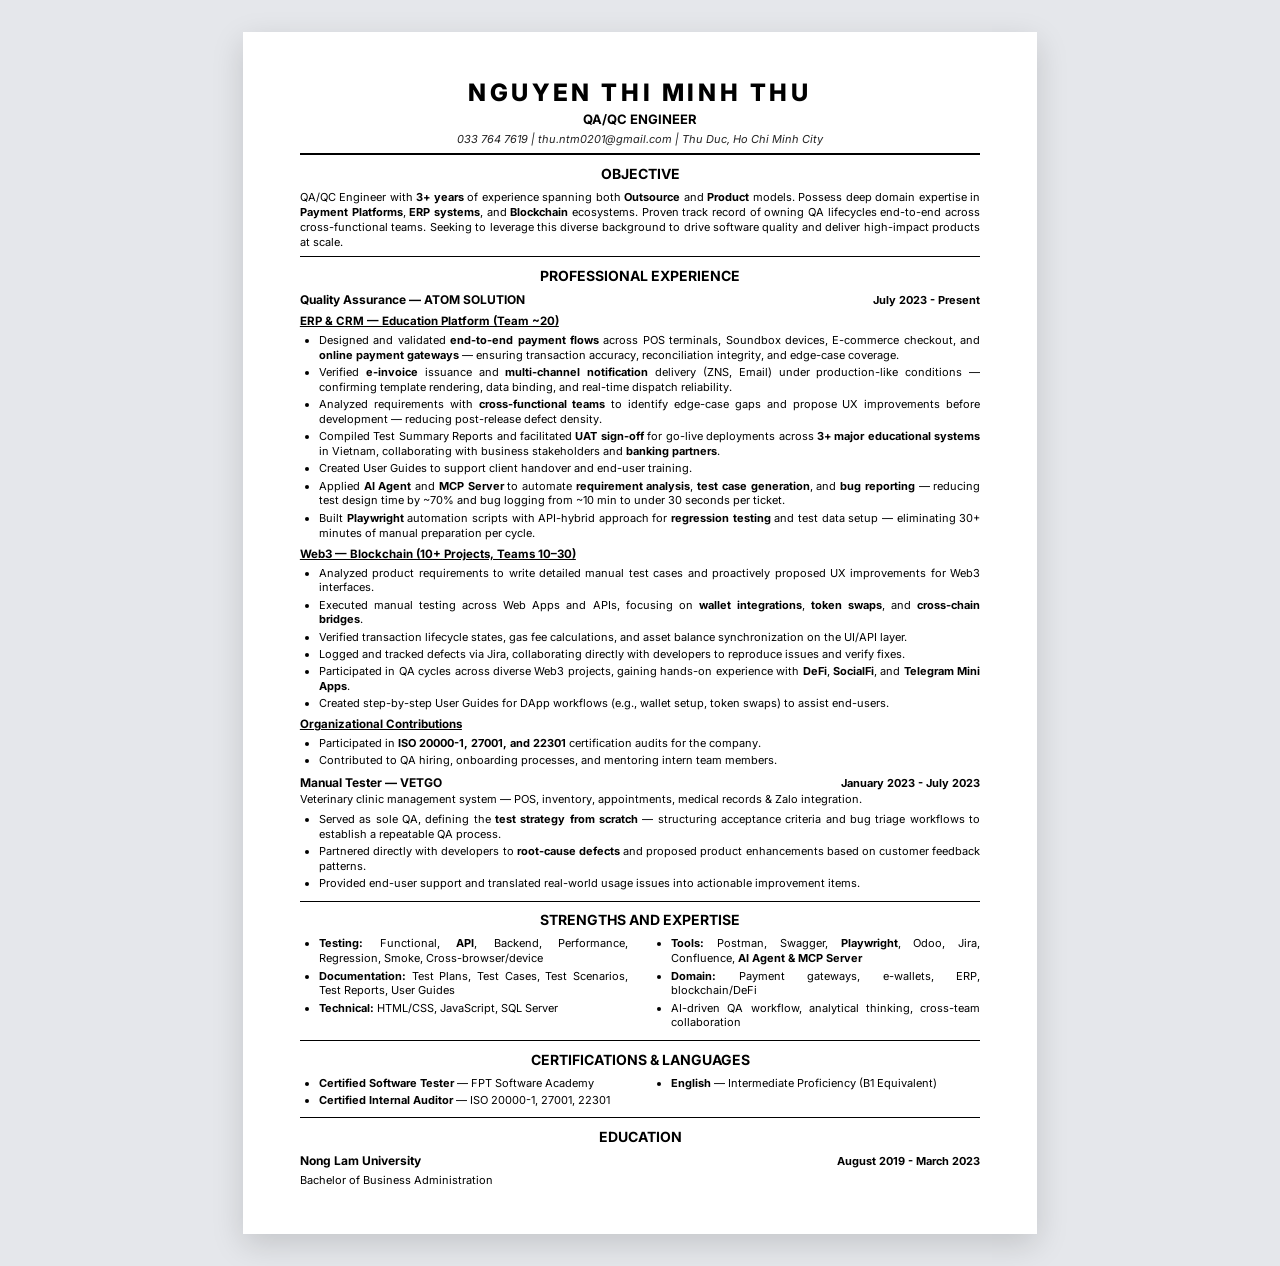
==== v2/index.html @ e4358d99 "CV ver2" ====
<!DOCTYPE html>
<html lang="en">

<head>
    <meta charset="UTF-8">
    <meta name="viewport" content="width=device-width, initial-scale=1.0">
    <title>Nguyen Thi Minh Thu - QA/QC Engineer Resume</title>
    <meta name="description"
        content="Resume of Nguyen Thi Minh Thu — QA/QC Engineer with 3+ years in ERP, payment platforms, and blockchain.">
    <link href="https://fonts.googleapis.com/css2?family=Inter:ital,wght@0,400;0,600;0,700;1,400&display=swap"
        rel="stylesheet">
    <link rel="stylesheet" href="styles.css">
</head>

<body>
    <div class="resume-container">
        <!-- Header -->
        <header>
            <h1>NGUYEN THI MINH THU</h1>
            <h2>QA/QC ENGINEER</h2>
            <p>033 764 7619 | thu.ntm0201@gmail.com | Thu Duc, Ho Chi Minh City</p>
        </header>

        <!-- Objective -->
        <section class="objective">
            <h3>OBJECTIVE</h3>
            <p>QA/QC Engineer with <strong>3+ years</strong> of experience spanning both <mark>Outsource</mark> and
                <mark>Product</mark> models. Possess deep domain expertise in <mark>Payment Platforms</mark>, <mark>ERP
                    systems</mark>, and <mark>Blockchain</mark> ecosystems. Proven track record of owning QA lifecycles
                end-to-end across cross-functional teams. Seeking to leverage this diverse background to drive software
                quality and deliver high-impact products at scale.
            </p>
        </section>

        <!-- Professional Experience -->
        <section class="experience">
            <h3>PROFESSIONAL EXPERIENCE</h3>

            <!-- ATOM SOLUTION -->
            <div class="job">
                <div class="job-header">
                    <h4>Quality Assurance — ATOM SOLUTION</h4>
                    <span class="date">July 2023 - Present</span>
                </div>

                <!-- ERP & CRM -->
                <h5 class="underlined">ERP & CRM — Education Platform (Team ~20)</h5>
                <ul>
                    <li>Designed and validated <mark>end-to-end payment flows</mark> across POS terminals, Soundbox
                        devices,
                        E-commerce checkout, and <mark>online payment gateways</mark> — ensuring transaction
                        accuracy, reconciliation integrity, and edge-case coverage.</li>
                    <li>Verified <mark>e-invoice</mark> issuance and <mark>multi-channel notification</mark> delivery
                        (ZNS, Email) under
                        production-like conditions — confirming template rendering, data binding, and real-time
                        dispatch reliability.</li>
                    <li>Analyzed requirements with <mark>cross-functional teams</mark> to identify edge-case gaps and
                        propose UX improvements before development — reducing post-release defect density.</li>
                    <li>Compiled Test Summary Reports and facilitated <mark>UAT sign-off</mark> for go-live deployments across <strong>3+ major educational
                            systems</strong> in Vietnam, collaborating with business stakeholders and <mark>banking partners</mark>.</li>
                    <li>Created User Guides to support client handover and end-user training.</li>
                    <li>Applied <mark>AI Agent</mark> and <mark>MCP Server</mark> to automate
                        <mark>requirement analysis</mark>, <mark>test case generation</mark>, and <mark>bug
                            reporting</mark> — reducing test design
                        time by ~70% and bug logging from ~10 min to under 30 seconds per ticket.
                    </li>
                    <li>Built <mark>Playwright</mark> automation scripts with API-hybrid approach for <mark>regression
                            testing</mark> and test data setup — eliminating 30+ minutes of manual preparation per
                        cycle.</li>
                </ul>

                <!-- Web3 -->
                <h5 class="underlined">Web3 — Blockchain (10+ Projects, Teams 10–30)</h5>
                <ul>
                    <li>Analyzed product requirements to write detailed manual test cases and proactively proposed UX improvements for Web3 interfaces.</li>
                    <li>Executed manual testing across Web Apps and APIs, focusing on <mark>wallet integrations</mark>, <mark>token swaps</mark>, and <mark>cross-chain bridges</mark>.</li>
                    <li>Verified transaction lifecycle states, gas fee calculations, and asset balance synchronization on the UI/API layer.</li>
                    <li>Logged and tracked defects via Jira, collaborating directly with developers to reproduce issues and verify fixes.</li>
                    <li>Participated in QA cycles across diverse Web3 projects, gaining hands-on experience with <strong>DeFi</strong>, <strong>SocialFi</strong>, and <strong>Telegram Mini Apps</strong>.</li>
                    <li>Created step-by-step User Guides for DApp workflows (e.g., wallet setup, token swaps) to assist end-users.</li>
                </ul>

                <!-- Other -->
                <h5 class="underlined">Organizational Contributions</h5>
                <ul>
                    <li>Participated in <mark>ISO 20000-1, 27001, and 22301</mark> certification audits for the
                        company.</li>
                    <li>Contributed to QA hiring, onboarding processes, and mentoring intern team members.</li>
                </ul>
            </div>

            <!-- VETGO -->
            <div class="job">
                <div class="job-header">
                    <h4>Manual Tester — VETGO</h4>
                    <span class="date">January 2023 - July 2023</span>
                </div>
                <p>Veterinary clinic management system — POS, inventory, appointments, medical records & Zalo
                    integration.</p>
                <ul style="margin-top: 0.3rem;">
                    <li>Served as sole QA, defining the <mark>test strategy from scratch</mark> — structuring
                        acceptance criteria and bug triage workflows to establish a repeatable QA process.</li>
                    <li>Partnered directly with developers to <mark>root-cause defects</mark> and proposed product
                        enhancements
                        based on customer feedback patterns.</li>
                    <li>Provided end-user support and translated real-world usage issues into actionable improvement
                        items.</li>
                </ul>
            </div>
        </section>

        <!-- Strengths and Expertise -->
        <section class="strengths">
            <h3>STRENGTHS AND EXPERTISE</h3>
            <div class="two-column">
                <div class="column">
                    <ul>
                        <li><strong>Testing:</strong> Functional, <mark>API</mark>, Backend, Performance,
                            Regression, Smoke, Cross-browser/device</li>
                        <li><strong>Documentation:</strong> Test Plans, Test Cases, Test Scenarios, Test Reports,
                            User Guides</li>
                        <li><strong>Technical:</strong> HTML/CSS, JavaScript, SQL Server</li>
                    </ul>
                </div>
                <div class="column">
                    <ul>
                        <li><strong>Tools:</strong> Postman, Swagger, <mark>Playwright</mark>, Odoo, Jira,
                            Confluence, <mark>AI Agent & MCP Server</mark></li>
                        <li><strong>Domain:</strong> Payment gateways, e-wallets, ERP, blockchain/DeFi</li>
                        <li>AI-driven QA workflow, analytical thinking, cross-team collaboration</li>
                    </ul>
                </div>
            </div>
        </section>

        <!-- Certifications -->
        <section class="certifications">
            <h3>CERTIFICATIONS & LANGUAGES</h3>
            <div class="two-column">
                <div class="column">
                    <ul>
                        <li><strong>Certified Software Tester</strong> — FPT Software Academy</li>
                        <li><strong>Certified Internal Auditor</strong> — ISO 20000-1, 27001, 22301</li>
                    </ul>
                </div>
                <div class="column">
                    <ul>
                        <li><strong>English</strong> — Intermediate Proficiency (B1 Equivalent)</li>
                    </ul>
                </div>
            </div>
        </section>

        <!-- Education -->
        <section class="education border-none">
            <h3>EDUCATION</h3>
            <div class="job mb-0">
                <div class="job-header">
                    <div class="edu-details">
                        <h4>Nong Lam University</h4>
                        <p style="margin-top: 0.2rem;">Bachelor of Business Administration</p>
                    </div>
                    <span class="date">August 2019 - March 2023</span>
                </div>
            </div>
        </section>
    </div>
    <script src="script.js"></script>
</body>

</html>
---- v2/styles.css ----
@import url('https://fonts.googleapis.com/css2?family=Inter:wght@400;500;600;700&display=swap');

:root {
    --text-color: #000000;
    --bg-color: #ffffff;
    --a4-width: 210mm;
    --a4-height: 297mm;
}

* {
    margin: 0;
    padding: 0;
    box-sizing: border-box;
}

body {
    font-family: 'Inter', sans-serif;
    background-color: #e5e7eb;
    color: var(--text-color);
    line-height: 1.35; 
    font-size: 11px;
    display: flex;
    justify-content: center;
    padding: 2rem 0;
}

.resume-container {
    width: var(--a4-width);
    min-height: var(--a4-height); 
    background-color: var(--bg-color);
    padding: 12mm 15mm; 
    box-shadow: 0 10px 30px rgba(0,0,0,0.15);
    display: flex;
    flex-direction: column;
}

/* Header Styles */
header {
    text-align: center;
    margin-bottom: 0.6rem;
    padding-bottom: 0.4rem;
    border-bottom: 2px solid #000;
}

header h1 {
    font-size: 24px; 
    font-weight: 800;
    letter-spacing: 0.15em; 
    margin-bottom: 0.1rem;
    text-transform: uppercase;
}

header h2 {
    font-size: 13px;
    font-weight: 700;
    margin-bottom: 0.2rem;
}

header p {
    font-style: italic;
    font-size: 11px;
    color: #222;
}

/* Section Common Styles */
section {
    margin-bottom: 0.6rem;
    padding-bottom: 0.4rem;
    border-bottom: 1px solid #000;
}

section.border-none {
    border-bottom: none;
    margin-bottom: 0;
    padding-bottom: 0;
}

section h3 {
    text-align: center;
    font-size: 14px;
    font-weight: 700;
    text-transform: uppercase;
    margin-bottom: 0.4rem;
}

.objective p {
    text-align: justify;
    font-size: 11px;
}

/* Typography styles */
h4 {
    font-size: 12px;
    font-weight: 700;
}

h5.underlined {
    font-size: 11.5px;
    font-weight: 700;
    text-decoration: underline;
    margin-top: 0.4rem;
    margin-bottom: 0.2rem;
}

/* Job/Experience Styles */
.job {
    margin-bottom: 0.4rem;
}

.job:last-child {
    margin-bottom: 0;
}

.job-header {
    display: flex;
    justify-content: space-between;
    align-items: baseline;
    margin-bottom: 0.1rem;
}

.date {
    font-weight: 700;
    font-size: 11px;
}

/* Lists */
ul {
    list-style-type: disc;
    margin-left: 1.2rem;
    margin-bottom: 0.2rem;
}

ul li {
    margin-bottom: 0.15rem;
    text-align: justify;
}

.sub-list {
    list-style-type: none;
    margin-left: 0.3rem;
    margin-top: 0.1rem;
}

.sub-list li {
    margin-bottom: 0.1rem;
}

/* Strengths Section */
.two-column {
    display: flex;
    justify-content: space-between;
    gap: 1.5rem;
}

.column {
    flex: 1;
}

.edu-details h4 {
    margin-bottom: 0.1rem;
}

.mb-0 {
    margin-bottom: 0 !important;
}

/* Highlight styling */
mark {
    background-color: transparent;
    font-weight: 700;
}

/* ------------- BẢN IN PDF (Print / PDF Export) ------------- */
@media print {
    @page {
        size: A4 portrait;
        margin: 0; 
    }

    body {
        padding: 0;
        background-color: white;
        display: block;
    }

    .resume-container {
        width: 100%;
        height: 297mm;
        margin: 0;
        padding: 10mm 15mm;
        box-shadow: none; 
        border: none;
        overflow: hidden;
        page-break-after: avoid; 
        page-break-inside: avoid;
    }
}
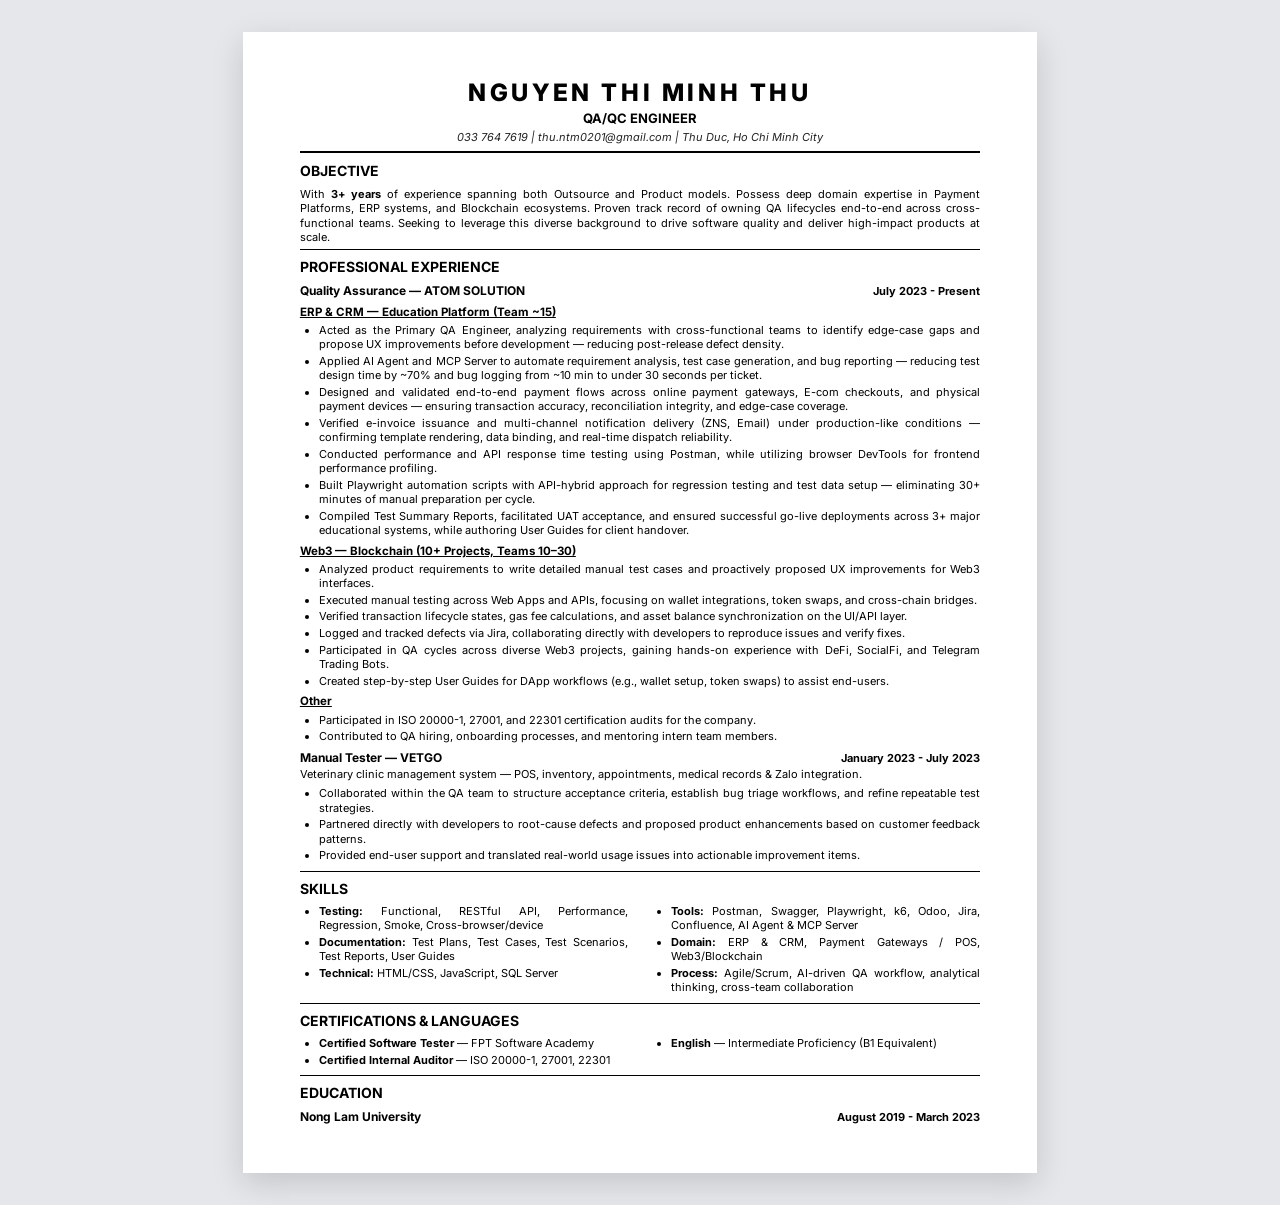
==== commit 8d7e3a36: "update cv" ====
--- a/v2/index.html
+++ b/v2/index.html
@@ -24,7 +24,7 @@
         <!-- Objective -->
         <section class="objective">
             <h3>OBJECTIVE</h3>
-            <p>QA/QC Engineer with <strong>3+ years</strong> of experience spanning both <mark>Outsource</mark> and
+            <p>With <strong>3+ years</strong> of experience spanning both <mark>Outsource</mark> and
                 <mark>Product</mark> models. Possess deep domain expertise in <mark>Payment Platforms</mark>, <mark>ERP
                     systems</mark>, and <mark>Blockchain</mark> ecosystems. Proven track record of owning QA lifecycles
                 end-to-end across cross-functional teams. Seeking to leverage this diverse background to drive software
@@ -44,44 +44,53 @@
                 </div>
 
                 <!-- ERP & CRM -->
-                <h5 class="underlined">ERP & CRM — Education Platform (Team ~20)</h5>
+                <h5 class="underlined">ERP & CRM — Education Platform (Team ~15)</h5>
                 <ul>
-                    <li>Designed and validated <mark>end-to-end payment flows</mark> across POS terminals, Soundbox
-                        devices,
-                        E-commerce checkout, and <mark>online payment gateways</mark> — ensuring transaction
+                    <li>Acted as the Primary QA Engineer, analyzing requirements with
+                        <mark>cross-functional teams</mark> to identify edge-case gaps and
+                        propose UX improvements before development — reducing post-release defect density.
+                    </li>
+                    <li>Applied <mark>AI Agent</mark> and <mark>MCP Server</mark> to automate <mark>requirement
+                            analysis</mark>, <mark>test case generation</mark>, and <mark>bug reporting</mark> —
+                        reducing test design time by ~70% and bug logging from ~10 min to under 30 seconds per ticket.
+                    </li>
+                    <li>Designed and validated <mark>end-to-end payment flows</mark> across <mark>online payment
+                            gateways</mark>, E-com checkouts, and physical payment devices — ensuring transaction
                         accuracy, reconciliation integrity, and edge-case coverage.</li>
                     <li>Verified <mark>e-invoice</mark> issuance and <mark>multi-channel notification</mark> delivery
-                        (ZNS, Email) under
-                        production-like conditions — confirming template rendering, data binding, and real-time
-                        dispatch reliability.</li>
-                    <li>Analyzed requirements with <mark>cross-functional teams</mark> to identify edge-case gaps and
-                        propose UX improvements before development — reducing post-release defect density.</li>
-                    <li>Compiled Test Summary Reports and facilitated <mark>UAT sign-off</mark> for go-live deployments across <strong>3+ major educational
-                            systems</strong> in Vietnam, collaborating with business stakeholders and <mark>banking partners</mark>.</li>
-                    <li>Created User Guides to support client handover and end-user training.</li>
-                    <li>Applied <mark>AI Agent</mark> and <mark>MCP Server</mark> to automate
-                        <mark>requirement analysis</mark>, <mark>test case generation</mark>, and <mark>bug
-                            reporting</mark> — reducing test design
-                        time by ~70% and bug logging from ~10 min to under 30 seconds per ticket.
-                    </li>
+                        (ZNS, Email) under production-like conditions — confirming template rendering, data binding, and
+                        real-time dispatch reliability.</li>
+                    <li>Conducted performance and API response time testing using Postman, while
+                        utilizing browser DevTools for frontend performance profiling.</li>
                     <li>Built <mark>Playwright</mark> automation scripts with API-hybrid approach for <mark>regression
                             testing</mark> and test data setup — eliminating 30+ minutes of manual preparation per
                         cycle.</li>
+                    <li>Compiled Test Summary Reports, facilitated <mark>UAT acceptance</mark>, and ensured successful
+                        go-live deployments across 3+ major educational systems, while authoring User Guides for client
+                        handover.</li>
                 </ul>
 
                 <!-- Web3 -->
                 <h5 class="underlined">Web3 — Blockchain (10+ Projects, Teams 10–30)</h5>
                 <ul>
-                    <li>Analyzed product requirements to write detailed manual test cases and proactively proposed UX improvements for Web3 interfaces.</li>
-                    <li>Executed manual testing across Web Apps and APIs, focusing on <mark>wallet integrations</mark>, <mark>token swaps</mark>, and <mark>cross-chain bridges</mark>.</li>
-                    <li>Verified transaction lifecycle states, gas fee calculations, and asset balance synchronization on the UI/API layer.</li>
-                    <li>Logged and tracked defects via Jira, collaborating directly with developers to reproduce issues and verify fixes.</li>
-                    <li>Participated in QA cycles across diverse Web3 projects, gaining hands-on experience with <strong>DeFi</strong>, <strong>SocialFi</strong>, and <strong>Telegram Mini Apps</strong>.</li>
-                    <li>Created step-by-step User Guides for DApp workflows (e.g., wallet setup, token swaps) to assist end-users.</li>
+                    <li>Analyzed product requirements to write detailed manual test cases and proactively proposed UX
+                        improvements for Web3 interfaces.</li>
+                    <li>Executed manual testing across Web Apps and APIs, focusing on <mark>wallet integrations</mark>,
+                        <mark>token swaps</mark>, and <mark>cross-chain bridges</mark>.
+                    </li>
+                    <li>Verified transaction lifecycle states, gas fee calculations, and asset balance synchronization
+                        on the UI/API layer.</li>
+                    <li>Logged and tracked defects via Jira, collaborating directly with developers to reproduce issues
+                        and verify fixes.</li>
+                    <li>Participated in QA cycles across diverse Web3 projects, gaining hands-on experience with
+                        DeFi, SocialFi, and Telegram Trading Bots.
+                    </li>
+                    <li>Created step-by-step User Guides for DApp workflows (e.g., wallet setup, token swaps) to assist
+                        end-users.</li>
                 </ul>
 
                 <!-- Other -->
-                <h5 class="underlined">Organizational Contributions</h5>
+                <h5 class="underlined">Other</h5>
                 <ul>
                     <li>Participated in <mark>ISO 20000-1, 27001, and 22301</mark> certification audits for the
                         company.</li>
@@ -98,8 +107,8 @@
                 <p>Veterinary clinic management system — POS, inventory, appointments, medical records & Zalo
                     integration.</p>
                 <ul style="margin-top: 0.3rem;">
-                    <li>Served as sole QA, defining the <mark>test strategy from scratch</mark> — structuring
-                        acceptance criteria and bug triage workflows to establish a repeatable QA process.</li>
+                    <li>Collaborated within the QA team to structure acceptance criteria, establish bug triage
+                        workflows, and refine repeatable test strategies.</li>
                     <li>Partnered directly with developers to <mark>root-cause defects</mark> and proposed product
                         enhancements
                         based on customer feedback patterns.</li>
@@ -111,12 +120,12 @@
 
         <!-- Strengths and Expertise -->
         <section class="strengths">
-            <h3>STRENGTHS AND EXPERTISE</h3>
+            <h3>SKILLS</h3>
             <div class="two-column">
                 <div class="column">
                     <ul>
-                        <li><strong>Testing:</strong> Functional, <mark>API</mark>, Backend, Performance,
-                            Regression, Smoke, Cross-browser/device</li>
+                        <li><strong>Testing:</strong> Functional, RESTful API, Performance, Regression, Smoke,
+                            Cross-browser/device</li>
                         <li><strong>Documentation:</strong> Test Plans, Test Cases, Test Scenarios, Test Reports,
                             User Guides</li>
                         <li><strong>Technical:</strong> HTML/CSS, JavaScript, SQL Server</li>
@@ -124,10 +133,12 @@
                 </div>
                 <div class="column">
                     <ul>
-                        <li><strong>Tools:</strong> Postman, Swagger, <mark>Playwright</mark>, Odoo, Jira,
+                        <li><strong>Tools:</strong> Postman, Swagger, <mark>Playwright</mark>, k6, Odoo, Jira,
                             Confluence, <mark>AI Agent & MCP Server</mark></li>
-                        <li><strong>Domain:</strong> Payment gateways, e-wallets, ERP, blockchain/DeFi</li>
-                        <li>AI-driven QA workflow, analytical thinking, cross-team collaboration</li>
+                        <li><strong>Domain:</strong> ERP & CRM, Payment Gateways / POS, Web3/Blockchain
+                        </li>
+                        <li><strong>Process:</strong> Agile/Scrum, AI-driven QA workflow, analytical
+                            thinking, cross-team collaboration</li>
                     </ul>
                 </div>
             </div>
@@ -158,7 +169,7 @@
                 <div class="job-header">
                     <div class="edu-details">
                         <h4>Nong Lam University</h4>
-                        <p style="margin-top: 0.2rem;">Bachelor of Business Administration</p>
+                        <!-- <p style="margin-top: 0.2rem;">Bachelor of Business Administration</p> -->
                     </div>
                     <span class="date">August 2019 - March 2023</span>
                 </div>
--- a/v2/styles.css
+++ b/v2/styles.css
@@ -17,7 +17,7 @@
     font-family: 'Inter', sans-serif;
     background-color: #e5e7eb;
     color: var(--text-color);
-    line-height: 1.35; 
+    line-height: 1.3; 
     font-size: 11px;
     display: flex;
     justify-content: center;
@@ -64,8 +64,8 @@
 
 /* Section Common Styles */
 section {
-    margin-bottom: 0.6rem;
-    padding-bottom: 0.4rem;
+    margin-bottom: 0.5rem;
+    padding-bottom: 0.3rem;
     border-bottom: 1px solid #000;
 }
 
@@ -76,7 +76,7 @@
 }
 
 section h3 {
-    text-align: center;
+    text-align: left;
     font-size: 14px;
     font-weight: 700;
     text-transform: uppercase;
@@ -167,7 +167,7 @@
 /* Highlight styling */
 mark {
     background-color: transparent;
-    font-weight: 700;
+    font-weight: normal;
 }
 
 /* ------------- BẢN IN PDF (Print / PDF Export) ------------- */
@@ -187,7 +187,7 @@
         width: 100%;
         height: 297mm;
         margin: 0;
-        padding: 10mm 15mm;
+        padding: 8mm 15mm;
         box-shadow: none; 
         border: none;
         overflow: hidden;
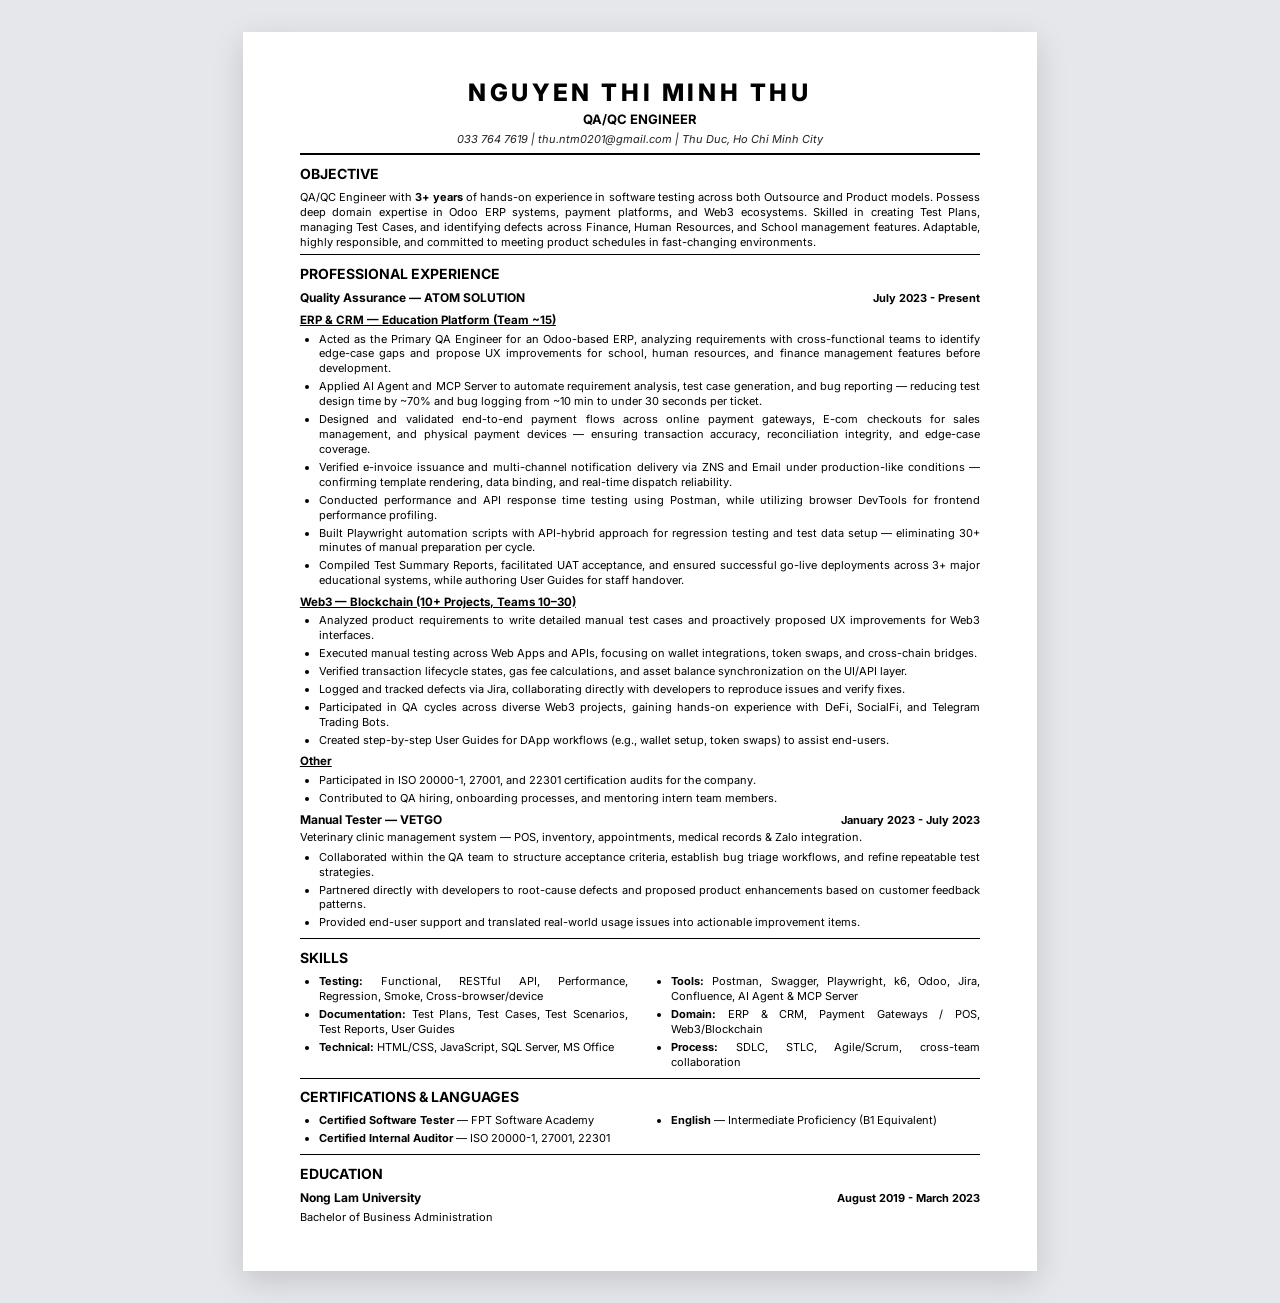
==== commit 1c6f7ca4: "update: cv có odoo" ====
--- a/v2/index.html
+++ b/v2/index.html
@@ -24,11 +24,7 @@
         <!-- Objective -->
         <section class="objective">
             <h3>OBJECTIVE</h3>
-            <p>With <strong>3+ years</strong> of experience spanning both <mark>Outsource</mark> and
-                <mark>Product</mark> models. Possess deep domain expertise in <mark>Payment Platforms</mark>, <mark>ERP
-                    systems</mark>, and <mark>Blockchain</mark> ecosystems. Proven track record of owning QA lifecycles
-                end-to-end across cross-functional teams. Seeking to leverage this diverse background to drive software
-                quality and deliver high-impact products at scale.
+            <p>QA/QC Engineer with <strong>3+ years</strong> of hands-on experience in software testing across both Outsource and Product models. Possess deep domain expertise in <mark>Odoo ERP</mark> systems, payment platforms, and Web3 ecosystems. Skilled in creating Test Plans, managing Test Cases, and identifying defects across Finance, Human Resources, and School management features. Adaptable, highly responsible, and committed to meeting product schedules in fast-changing environments.
             </p>
         </section>
 
@@ -46,28 +42,13 @@
                 <!-- ERP & CRM -->
                 <h5 class="underlined">ERP & CRM — Education Platform (Team ~15)</h5>
                 <ul>
-                    <li>Acted as the Primary QA Engineer, analyzing requirements with
-                        <mark>cross-functional teams</mark> to identify edge-case gaps and
-                        propose UX improvements before development — reducing post-release defect density.
-                    </li>
-                    <li>Applied <mark>AI Agent</mark> and <mark>MCP Server</mark> to automate <mark>requirement
-                            analysis</mark>, <mark>test case generation</mark>, and <mark>bug reporting</mark> —
-                        reducing test design time by ~70% and bug logging from ~10 min to under 30 seconds per ticket.
-                    </li>
-                    <li>Designed and validated <mark>end-to-end payment flows</mark> across <mark>online payment
-                            gateways</mark>, E-com checkouts, and physical payment devices — ensuring transaction
-                        accuracy, reconciliation integrity, and edge-case coverage.</li>
-                    <li>Verified <mark>e-invoice</mark> issuance and <mark>multi-channel notification</mark> delivery
-                        (ZNS, Email) under production-like conditions — confirming template rendering, data binding, and
-                        real-time dispatch reliability.</li>
-                    <li>Conducted performance and API response time testing using Postman, while
-                        utilizing browser DevTools for frontend performance profiling.</li>
-                    <li>Built <mark>Playwright</mark> automation scripts with API-hybrid approach for <mark>regression
-                            testing</mark> and test data setup — eliminating 30+ minutes of manual preparation per
-                        cycle.</li>
-                    <li>Compiled Test Summary Reports, facilitated <mark>UAT acceptance</mark>, and ensured successful
-                        go-live deployments across 3+ major educational systems, while authoring User Guides for client
-                        handover.</li>
+                    <li>Acted as the Primary QA Engineer for an <mark>Odoo-based ERP</mark>, analyzing requirements with cross-functional teams to identify edge-case gaps and propose UX improvements for school, <mark>human resources</mark>, and finance management features before development.</li>
+                    <li>Applied <mark>AI Agent</mark> and <mark>MCP Server</mark> to automate <mark>requirement analysis</mark>, <mark>test case generation</mark>, and <mark>bug reporting</mark> — reducing test design time by ~70% and bug logging from ~10 min to under 30 seconds per ticket.</li>
+                    <li>Designed and validated <mark>end-to-end payment flows</mark> across online payment gateways, E-com checkouts for sales management, and physical payment devices — ensuring transaction accuracy, reconciliation integrity, and edge-case coverage.</li>
+                    <li>Verified <mark>e-invoice</mark> issuance and <mark>multi-channel notification</mark> delivery via ZNS and Email under production-like conditions — confirming template rendering, data binding, and real-time dispatch reliability.</li>
+                    <li>Conducted performance and API response time testing using Postman, while utilizing browser DevTools for frontend performance profiling.</li>
+                    <li>Built <mark>Playwright</mark> automation scripts with API-hybrid approach for <mark>regression testing</mark> and test data setup — eliminating 30+ minutes of manual preparation per cycle.</li>
+                    <li>Compiled Test Summary Reports, facilitated <mark>UAT acceptance</mark>, and ensured successful go-live deployments across 3+ major educational systems, while authoring User Guides for staff handover.</li>
                 </ul>
 
                 <!-- Web3 -->
@@ -85,8 +66,7 @@
                     <li>Participated in QA cycles across diverse Web3 projects, gaining hands-on experience with
                         DeFi, SocialFi, and Telegram Trading Bots.
                     </li>
-                    <li>Created step-by-step User Guides for DApp workflows (e.g., wallet setup, token swaps) to assist
-                        end-users.</li>
+                    <li>Created step-by-step User Guides for DApp workflows (e.g., wallet setup, token swaps) to assist end-users.</li>
                 </ul>
 
                 <!-- Other -->
@@ -124,21 +104,16 @@
             <div class="two-column">
                 <div class="column">
                     <ul>
-                        <li><strong>Testing:</strong> Functional, RESTful API, Performance, Regression, Smoke,
-                            Cross-browser/device</li>
-                        <li><strong>Documentation:</strong> Test Plans, Test Cases, Test Scenarios, Test Reports,
-                            User Guides</li>
-                        <li><strong>Technical:</strong> HTML/CSS, JavaScript, SQL Server</li>
+                        <li><strong>Testing:</strong> Functional, RESTful API, Performance, Regression, Smoke, Cross-browser/device</li>
+                        <li><strong>Documentation:</strong> Test Plans, Test Cases, Test Scenarios, Test Reports, User Guides</li>
+                        <li><strong>Technical:</strong> HTML/CSS, JavaScript, SQL Server, MS Office</li>
                     </ul>
                 </div>
                 <div class="column">
                     <ul>
-                        <li><strong>Tools:</strong> Postman, Swagger, <mark>Playwright</mark>, k6, Odoo, Jira,
-                            Confluence, <mark>AI Agent & MCP Server</mark></li>
-                        <li><strong>Domain:</strong> ERP & CRM, Payment Gateways / POS, Web3/Blockchain
-                        </li>
-                        <li><strong>Process:</strong> Agile/Scrum, AI-driven QA workflow, analytical
-                            thinking, cross-team collaboration</li>
+                        <li><strong>Tools:</strong> Postman, Swagger, Playwright, k6, Odoo, Jira, Confluence, AI Agent & MCP Server</li>
+                        <li><strong>Domain:</strong> ERP & CRM, Payment Gateways / POS, Web3/Blockchain</li>
+                        <li><strong>Process:</strong> SDLC, STLC, Agile/Scrum, cross-team collaboration</li>
                     </ul>
                 </div>
             </div>
@@ -169,7 +144,7 @@
                 <div class="job-header">
                     <div class="edu-details">
                         <h4>Nong Lam University</h4>
-                        <!-- <p style="margin-top: 0.2rem;">Bachelor of Business Administration</p> -->
+                        <p style="margin-top: 0.2rem;">Bachelor of Business Administration</p>
                     </div>
                     <span class="date">August 2019 - March 2023</span>
                 </div>
--- a/v2/styles.css
+++ b/v2/styles.css
@@ -17,7 +17,7 @@
     font-family: 'Inter', sans-serif;
     background-color: #e5e7eb;
     color: var(--text-color);
-    line-height: 1.3; 
+    line-height: 1.35; 
     font-size: 11px;
     display: flex;
     justify-content: center;
@@ -64,7 +64,7 @@
 
 /* Section Common Styles */
 section {
-    margin-bottom: 0.5rem;
+    margin-bottom: 0.6rem;
     padding-bottom: 0.3rem;
     border-bottom: 1px solid #000;
 }
@@ -131,7 +131,7 @@
 }
 
 ul li {
-    margin-bottom: 0.15rem;
+    margin-bottom: 0.2rem;
     text-align: justify;
 }
 
